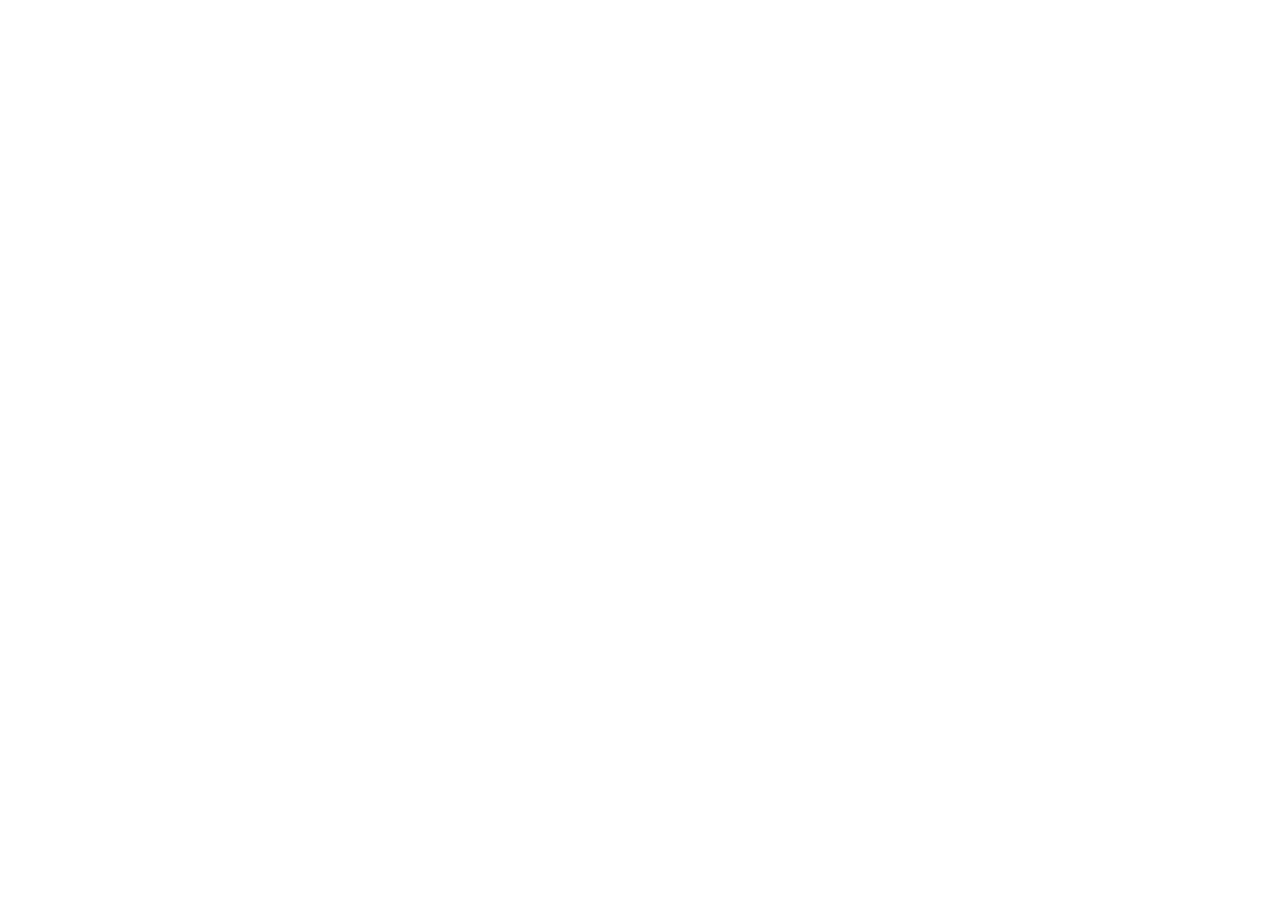
==== secret-page-777.html @ 62655359 "Create secret-page-777.html" ====
<!DOCTYPE html>
<html lang="ru">
<head>
    <meta charset="UTF-8">
    <meta name="viewport" content="width=device-width, initial-scale=1.0">
    <title>Доступ открыт | SmartMoneyBlog</title>
    
    <!-- Защита от прямого захода без оплаты -->
    <script>
        document.addEventListener("DOMContentLoaded", () => {
            const referrer = document.referrer;
            if (!referrer.includes("yoomoney.ru") && !referrer.includes("yandex.ru") && !referrer.includes("money.yandex.ru")) {
                alert("Доступ ограничен. Пожалуйста, оплатите статью на главной странице.");
                window.location.href = "https://smartmoneyblog.com.ru";
            }
        });
    </script>

    <style>
        body {
            font-family: -apple-system, BlinkMacSystemFont, "Segoe UI", Roboto, Helvetica, Arial, sans-serif;
            line-height: 1.6;
            color: #333;
            background-color: #f8f9fa;
            margin: 0;
            padding: 20px;
        }
        .container {
            max-width: 700px;
            margin: 40px auto;
            background: #fff;
            padding: 30px;
            border-radius: 8px;
            box-shadow: 0 4px 15px rgba(0,0,0,0.05);
        }
        .success-badge {
            background-color: #d4edda;
            color: #155724;
            padding: 12px;
            border-radius: 6px;
            font-weight: bold;
            margin-bottom: 25px;
            text-align: center;
            border: 1px solid #c3e6cb;
        }
        h1 {
            color: #111;
            font-size: 24px;
            margin-bottom: 20px;
            border-bottom: 2px solid #eaeaea;
            padding-bottom: 10px;
        }
        h3 {
            color: #2c3e50;
            margin-top: 25px;
            margin-bottom: 10px;
        }
        p {
            margin-bottom: 15px;
            text-align: justify;
        }
        ul {
            margin-bottom: 15px;
            padding-left: 20px;
        }
        li {
            margin-bottom: 5px;
        }
        .important-note {
            background-color: #fff3cd;
            border-left: 4px solid #ffc107;
            padding: 15px;
            margin-top: 30px;
            border-radius: 4px;
        }
        .back-link {
            display: inline-block;
            margin-top: 20px;
            color: #007bff;
            text-decoration: none;
        }
        .back-link:hover {
            text-decoration: underline;
        }
    </style>
</head>
<body>

    <div class="container">
        <div class="success-badge">
            ✓ Оплата прошла успешно! Спасибо за покупку.
        </div>

        <h1>Мануал по заработку: Полная версия</h1>
        
        <p>Приветствую! Раз вы здесь, значит, вы готовы применить рабочую связку на практике. Ниже представлен детальный пошаговый алгоритм, который приносит мне стабильный доход.</p>

        <h3>Шаг 1. Подготовка кошельков и аккаунтов</h3>
        <p>Для старта нам понадобятся два кошелька ЮMoney (один основной, второй — резервный для диверсификации) и аккаунт на бирже обмена. Пройдите верификацию до статуса «Именной» — это займет всего 5 минут через Госуслуги, но снимет лимиты на переводы.</p>

        <h3>Шаг 2. Поиск связки и мониторинг курсов</h3>
        <p>Основная суть заработка строится на разнице курсов цифровых активов. Мы используем платформу мониторинга BestChange для поиска направлений обмена с минимальной комиссией. Наша задача — поймать момент, когда спред (разница между покупкой и продажей) составляет более 2.5%.</p>
        <ul>
            <li>Выбираем направление: ЮMoney RUB → Стейблкоин USDT.</li>
            <li>Ищем обменник с высоким рейтингом и резервом от $1000.</li>
            <li>Проводим тестовый круг на минимальную сумму (например, 500 рублей), чтобы убедиться в скорости обработки заявки.</li>
        </ul>

        <h3>Шаг 3. Фиксация прибыли и масштабирование</h3>
        <p>После успешного обмена на USDT, мы выводим средства обратно на основной кошелек ЮMoney через P2P-секцию биржи (например, Bybit или HTX). За счет разницы внутренних курсов на P2P, на ваш кошелек возвращается сумма, превышающая первоначальный депозит.</p>
        <p>Повторяйте данный цикл не более 3-4 раз в день с одного кошелька, чтобы не привлекать внимание алгоритмов безопасности банка. Оптимальный рабочий банк для старта — от 3 000 до 10 000 рублей.</p>

        <div class="important-note">
            <strong>⚠️ Важно:</strong> Обязательно сохраните эту страницу в закладки вашего браузера прямо сейчас! Если вы случайно закроете вкладку, вы не сможете зайти на неё снова без повторной оплаты.
        </div>

        <a href="https://smartmoneyblog.com.ru" class="back-link">← Вернуться на главную блога</a>
    </div>

</body>
</html>
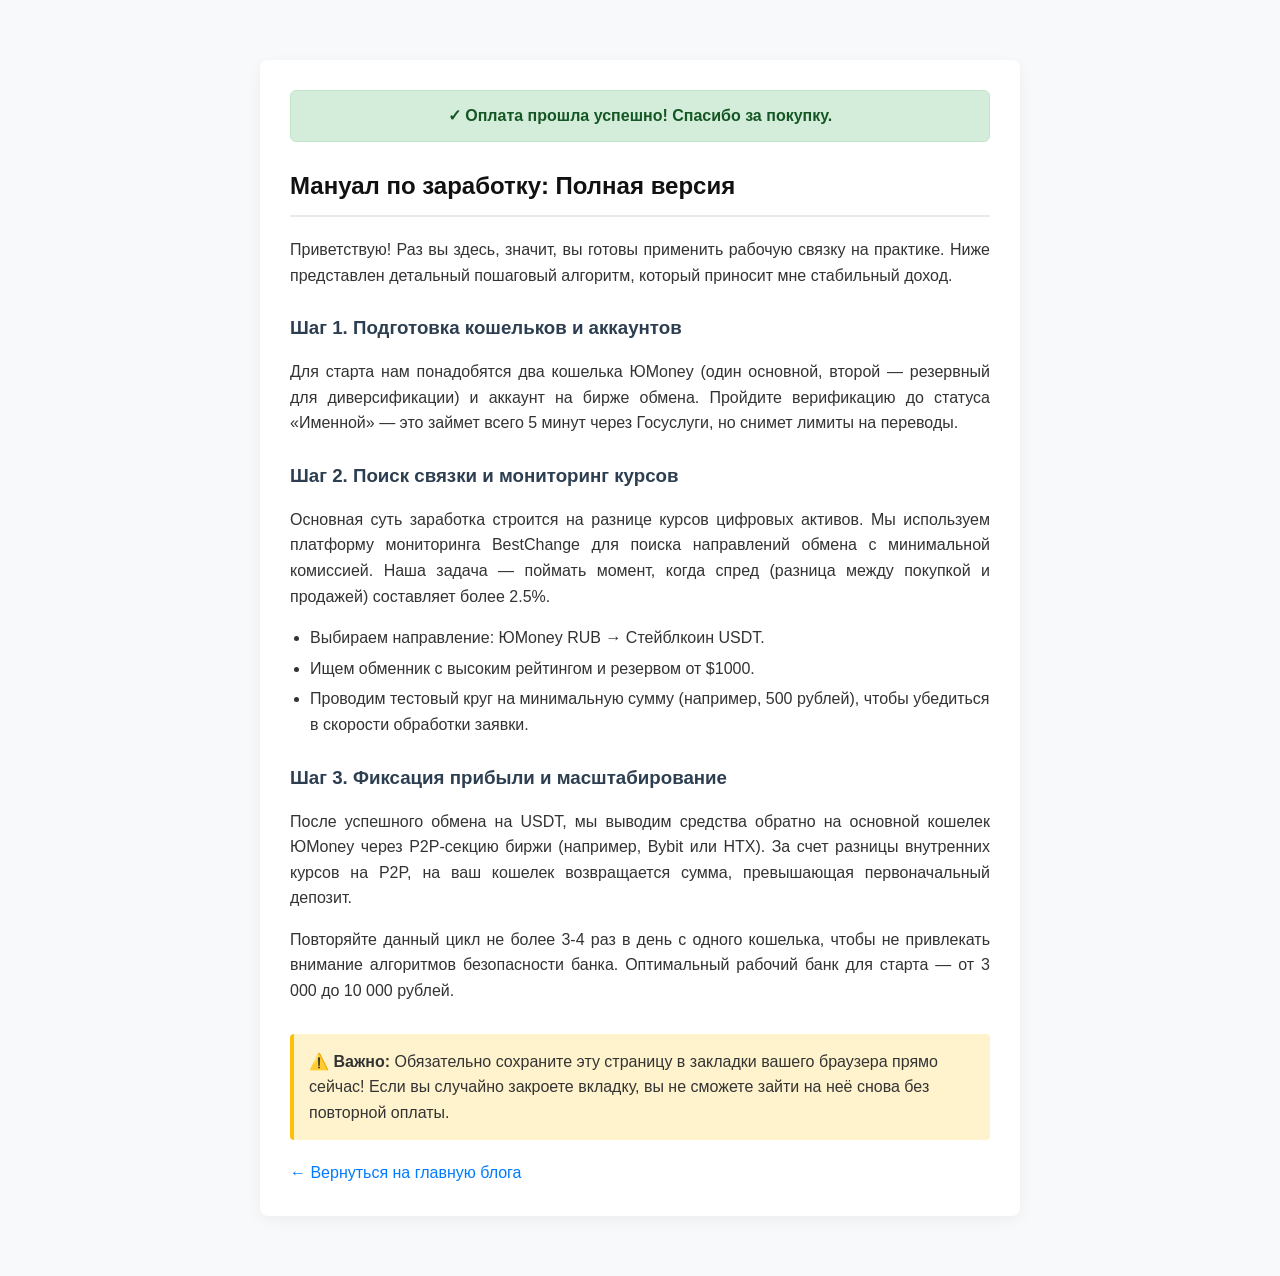
==== commit cf53cebd: "Update secret-page-777.html" ====
--- a/secret-page-777.html
+++ b/secret-page-777.html
@@ -4,19 +4,7 @@
     <meta charset="UTF-8">
     <meta name="viewport" content="width=device-width, initial-scale=1.0">
     <title>Доступ открыт | SmartMoneyBlog</title>
-    
-    <!-- Защита от прямого захода без оплаты -->
-    <script>
-        document.addEventListener("DOMContentLoaded", () => {
-            const referrer = document.referrer;
-            if (!referrer.includes("yoomoney.ru") && !referrer.includes("yandex.ru") && !referrer.includes("money.yandex.ru")) {
-                alert("Доступ ограничен. Пожалуйста, оплатите статью на главной странице.");
-                window.location.href = "https://smartmoneyblog.com.ru";
-            }
-        });
-    </script>
-
-    <style>
+        <style>
         body {
             font-family: -apple-system, BlinkMacSystemFont, "Segoe UI", Roboto, Helvetica, Arial, sans-serif;
             line-height: 1.6;
